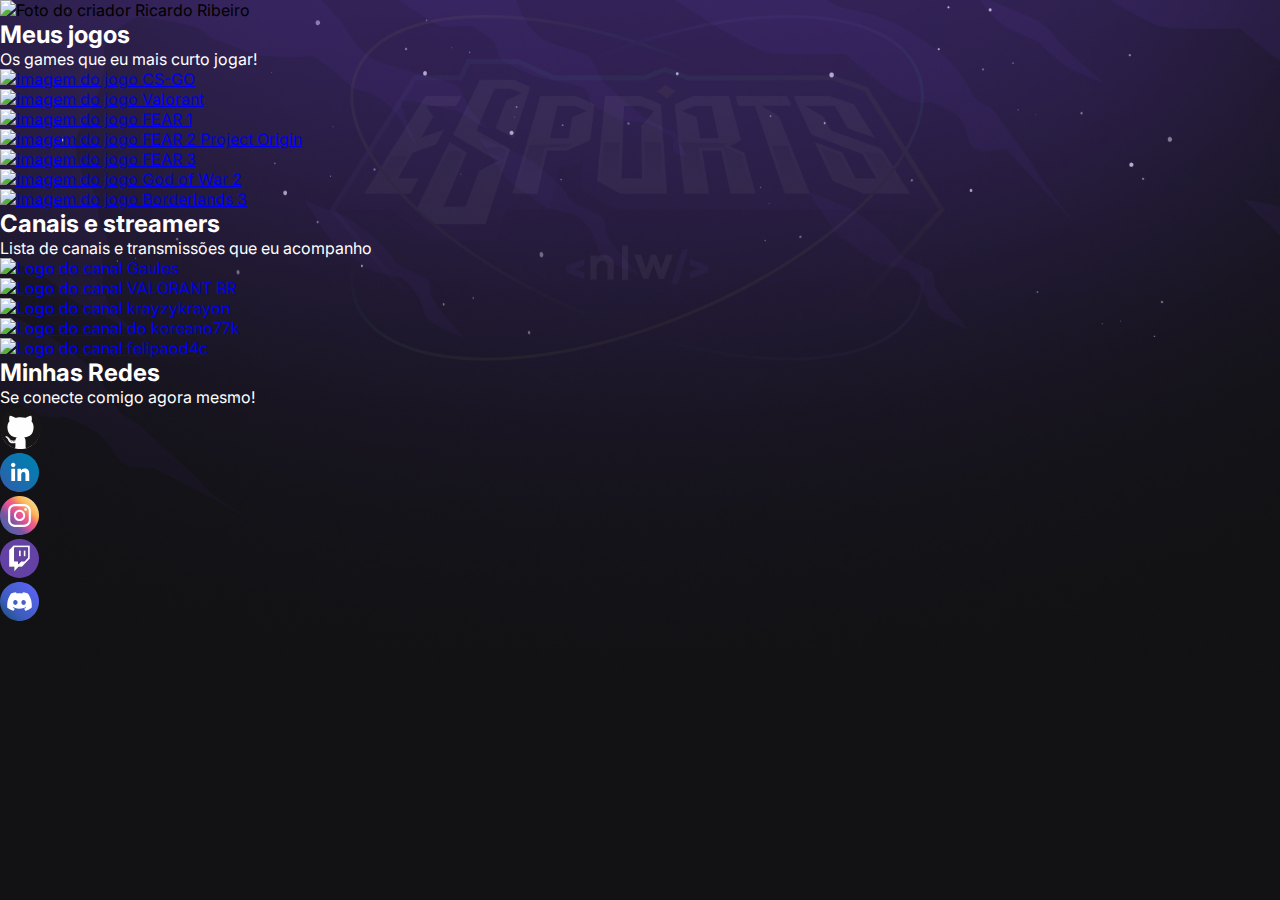
==== NLW_eSports/index.html @ c410bef6 "HTML + CSS inicio" ====
<!DOCTYPE html>
<html lang="pt-BR">
<head>
  <meta charset="UTF-8">
  <link rel="preconnect" href="https://fonts.googleapis.com">
<link rel="preconnect" href="https://fonts.gstatic.com" crossorigin>
<link href="https://fonts.googleapis.com/css2?family=Inter:wght@400;500;700&display=swap" rel="stylesheet">
    <meta name="viewport" content="width=device-width, initial-scale=1.0">
    <link rel="icon" href="./Assets/images/favicon.svg" />
  <title>NLW eSports- Rocketseat</title>
  <link rel="stylesheet" href="./styled/styles.css">
</head>
<body>
  <header>
    <div>
      <img
      src="https://github.com/RickHardBR.png"
      alt="Foto do criador Ricardo Ribeiro" />
    </div>
  </header>
  <main>
      <section>
        <div>
          <h2>Meus jogos</h2>
          <p>Os games que eu mais curto jogar!</p>
          <ul class="game-list">
            <li>
              <a
              href="https://www.twitch.tv/directory/game/Counter-Strike%3A%20Global%20Offensive"
              alt="Canal do CS-GO na twitch"
              target="_blank">
              <img
              src="https://static-cdn.jtvnw.net/ttv-boxart/32399_IGDB-144x192.jpg"
              alt="imagem do jogo CS-GO" />
            </a>
            </li>
            <li>
              <a
              href="https://www.twitch.tv/directory/game/VALORANT"
              alt="Canal do Valorant na twitch"
              target="_blank">
              <img
              src="https://static-cdn.jtvnw.net/ttv-boxart/516575-144x192.jpg"
              alt="imagem do jogo Valorant" />
            </a>
            </li>
            <li>
              <a
              href="https://www.twitch.tv/directory/game/F.E.A.R."
              alt="Canal do fear 1 no twitch"
              target="_blank">
              <img
              src="https://static-cdn.jtvnw.net/ttv-boxart/4392_IGDB-144x192.jpg"
              alt="imagem do jogo FEAR 1" />
            </a>
            </li>
            <li>
              <a
              href="https://www.twitch.tv/directory/game/F.E.A.R.%202%3A%20Project%20Origin"
              alt="Canal do fear 2 Project Origin no twitch"
              target="_blank">
              <img
              src="https://static-cdn.jtvnw.net/ttv-boxart/18886_IGDB-144x192.jpg"
              alt="imagem do jogo FEAR 2 Project Origin" />
            </a>
            </li>
            <li>
              <a
              href="https://www.twitch.tv/directory/game/F.E.A.R.%203"
              alt="Canal do fear 3 no twitch"
              target="_blank">
              <img
              src="https://static-cdn.jtvnw.net/ttv-boxart/27479_IGDB-144x192.jpg"
              alt=" imagem do jogo FEAR 3" />
            </a>
            </li>
            <li>
              <a
              href="https://www.twitch.tv/directory/game/God%20of%20War%20II"
              alt="Canal do God of War 2 para PS2 no twitch"
              target="_blank">
              <img
              src="https://static-cdn.jtvnw.net/ttv-boxart/10384_IGDB-144x192.jpg"
              alt="imagem do jogo God of War 2" />
            </a>
            </li>
            <li>
              <a
              href="https://www.twitch.tv/directory/game/Borderlands%203"
              alt="Canal do Borderlands 3 no twitch"
              target="_blank">
              <img
              src="https://static-cdn.jtvnw.net/ttv-boxart/491318_IGDB-144x192.jpg"
              alt="imagem do jogo Borderlands 3" />
            </a>
            </li>
          </ul>
        </div>
      </section>
      <section>
        <div>
          <h2>Canais e streamers</h2>
          <p>Lista de canais e transmissões que eu acompanho</p>
          <ul class="channel-list">
            <li>
              <a
              href="https://www.twitch.tv/gaules"
              alt="Canal na twitch do Gaules sobre CS-GO"
              target="_blank">
                <img
                src="https://static-cdn.jtvnw.net/jtv_user_pictures/f4b12683-57ff-4b57-926a-67512b43a7ff-profile_image-70x70.png"
                alt="Logo do canal Gaules" />
              </a>
            </li>
            <li>
              <a
              href="https://www.twitch.tv/valorant_br"
              alt="Canal na twitch do Valorant BR"
              target="_blank">
                <img
                src="https://static-cdn.jtvnw.net/jtv_user_pictures/cf3df507-68a5-4abd-8437-d7b0795f4569-profile_image-70x70.png"
                alt="Logo do canal VALORANT BR" />
              </a>
            </li>
            <li>
              <a
              href="https://www.twitch.tv/krayzykrayon"
              alt="Canal na twitch do krayzykrayon sobre Fear 2"
              target="_blank">
                <img
                src="https://static-cdn.jtvnw.net/jtv_user_pictures/4c748658-26aa-42c0-b046-586b0f96fe57-profile_image-70x70.png"
                alt="Logo do canal krayzykrayon" />
              </a>
            </li>
            <li>
              <a
              href="https://www.twitch.tv/koreano77k"
              alt="Canal na twitch do koreano77k sobre God of War 2"
              target="_blank">
                <img
                src="https://static-cdn.jtvnw.net/jtv_user_pictures/e8c5737f-9aa0-4606-a189-40e927156685-profile_image-70x70.jpeg"
                alt="Logo do canal do koreano77k" />
              </a>
            </li>
            <li>
              <a
              href="https://www.twitch.tv/felipaod4c"
              alt="Canal na twitch do felipaod4c sobre Borderlands 3"
              target="_blank">
                <img
                src="https://static-cdn.jtvnw.net/jtv_user_pictures/d4fb80cf-1c5c-4be3-8ff1-4b6acdbf4e7c-profile_image-70x70.png"
                alt="Logo do canal felipaod4c" />
              </a>
            </li>
          </ul>
        </div>
      </section>
      <section>
        <div>
          <h2>Minhas Redes</h2>
          <p>Se conecte comigo agora mesmo!</p>
          <ul class="social-list">
            <li>
              <a
              href="https://github.com/RickHardBR"
              alt="Link para meu github"
              target="_blank">
                <img
                src="./Assets/social/github.svg"
                alt="Logo do github" />
              </a>
            </li>
            <li>
              <a
              href="https://www.linkedin.com/in/rickhardevbr/"
              alt="Link para meu Linkedin"
              target="_blank">
                <img
                src="./Assets/social/linledin.svg"
                alt="Logo do Linkedin" />
              </a>
            </li>
            <li>
              <a
              href="https://www.instagram.com/rickhardwares/"
              alt="Link para meu Instragram"
              target="_blank">
                <img
                src="./Assets/social/instagran.svg"
                alt="Logo do Instragram" />
              </a>
            </li>
            <li>
              <a
              href="https://www.twitch.tv/rickhhard"
              alt="Link para meu canal na Twitch"
              target="_blank">
                <img
                src="./Assets/social/twitch.svg"
                alt="Logo da Twitch" />
              </a>
            </li>
            <li>
              <a
              href="https://discordapp.com/users/RickHard%20-%20Ricardo#7311"
              alt="Link para meu Discord"
              target="_blank">
                <img
                src="./Assets/social/discord.svg"
                alt="Logo do Discord" />
              </a>
            </li>
          </ul>
        </div>
      </section>
  </main>
</body>
</html>
---- NLW_eSports/styled/styles.css ----
* {
  margin: 0;
  padding: 0;
  box-sizing: border-box;
}

:root {
  --background: #121214;
  --white: #FFFFFF;
  --black: #000000;
  --channel-list-border: #443E54;

}

body * {
  font-family: 'inter'
}

body {
  background-image: url(../Assets/images/bg.jpg);
  background-position: top center;
  background-size: 100% auto;
  background-repeat: no-repeat;
  background-color: var(--background)
}

h1, h2, p {
  color: var(--white)
}
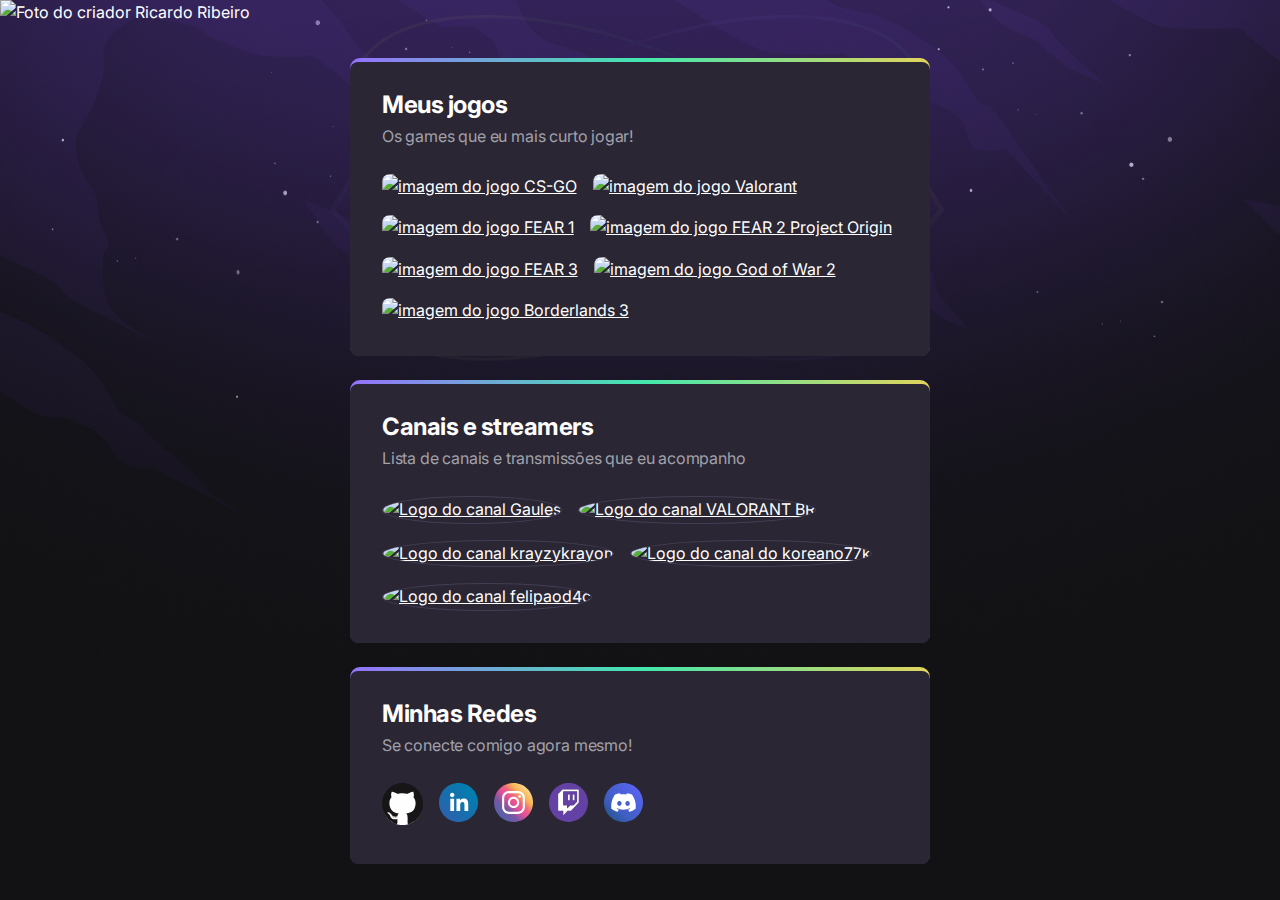
==== commit 5983669d: "CSS body section ul li" ====
--- a/NLW_eSports/index.html
+++ b/NLW_eSports/index.html
@@ -2,9 +2,9 @@
 <html lang="pt-BR">
 <head>
   <meta charset="UTF-8">
+  <link rel="preconnect" href="https://fonts.gstatic.com" crossorigin>
   <link rel="preconnect" href="https://fonts.googleapis.com">
-<link rel="preconnect" href="https://fonts.gstatic.com" crossorigin>
-<link href="https://fonts.googleapis.com/css2?family=Inter:wght@400;500;700&display=swap" rel="stylesheet">
+  <link href="https://fonts.googleapis.com/css2?family=Inter:wght@400;500;700;900&display=swap" rel="stylesheet">
     <meta name="viewport" content="width=device-width, initial-scale=1.0">
     <link rel="icon" href="./Assets/images/favicon.svg" />
   <title>NLW eSports- Rocketseat</title>
@@ -23,7 +23,7 @@
         <div>
           <h2>Meus jogos</h2>
           <p>Os games que eu mais curto jogar!</p>
-          <ul class="game-list">
+          <ul class="games-list">
             <li>
               <a
               href="https://www.twitch.tv/directory/game/Counter-Strike%3A%20Global%20Offensive"
--- a/NLW_eSports/styled/styles.css
+++ b/NLW_eSports/styled/styles.css
@@ -1,5 +1,3 @@
-
-
 * {
   margin: 0;
   padding: 0;
@@ -9,23 +7,110 @@
 :root {
   --background: #121214;
   --white: #FFFFFF;
+  --font-color-p: #A1A1AA;
   --black: #000000;
   --channel-list-border: #443E54;
+  --img-channel-list-color:  #443E54;
+  --div-background: #2A2634;
+  --violet: #9572FC;
+  --ciano-especial: #43E7AD;
+  --yellow-light: #E2D45C;
+  --color-scrollbar-thumb: rgb(28, 3, 68);
+  --color-scrollbar-track: rgba(72, 9, 153, 0.6);
+
+
+  --image-background: url(../Assets/images/bg.jpg);
+}
+
+body * {
+  line-height: 160%;
+  color: var(--white);
+  font-family: 'inter', sans-serif;
+}
+
+body {
+  background-size: 100% auto;
+  background-repeat: no-repeat;
+  background-position: top center;
+  background-color: var(--background);
+  background-image: var(--image-background);
+}
+
+body::-webkit-scrollbar {
+  width: 12px;
+  background-color: var(--black);
+  };
+
+body::-webkit-scrollbar-track  {
+  background-color: var(--color-scrollbar-track);
+  }
+
+body::-webkit-scrollbar-thumb {
+  background-color: var(--color-scrollbar-thumb) ;
+  border-bottom-left-radius: 50px; 
+  border-bottom-right-radius: 50px; 
+  }
+
+ul {
+  list-style: none;
+}
+
+main {
+  width: 90%;
+  margin: 2rem auto;
+  max-width: 36.25rem;
+
+  gap: 1.5rem;
+  display: grid;
 
 }
 
-body * {
-  font-family: 'inter'
+section {
+  padding-top: 0.25rem;
+  border-radius: 0.625rem;
+  background-image: linear-gradient(90deg, var(--violet) 0%, var(--ciano-especial) 50.52%, var(--yellow-light) 100%);
 }
 
-body {
-  background-image: url(../Assets/images/bg.jpg);
-  background-position: top center;
-  background-size: 100% auto;
-  background-repeat: no-repeat;
-  background-color: var(--background)
+section div {
+  padding: 2rem;
+  padding-top: 1.5rem;
+  border-radius: 0.5rem;
+  background-color: var(--div-background);
 }
 
-h1, h2, p {
-  color: var(--white)
+section ul {
+  gap: 1rem;
+  display: flex;
+  flex-wrap: wrap;
+
+  margin-top: 1.5rem;
+}
+
+section h2 {
+  font-size: 1.5rem;
+  letter-spacing: -0.47px;
+}
+
+section p {
+  letter-spacing: -0.18px;
+  color: var(--font-color-p)
+}
+
+section ul li {
+  transition: transform .3s;
+}
+
+section ul li:hover {
+  transition: scale(1.1);
+}
+
+.games-list img {
+  width: 5.5rem;
+  border-radius: 0.5rem;
+}
+
+.channel-list img {
+  width: 4.5rem;
+  border-radius: 50%;
+  border: 1px solid var(--img-channel-list-color)
 }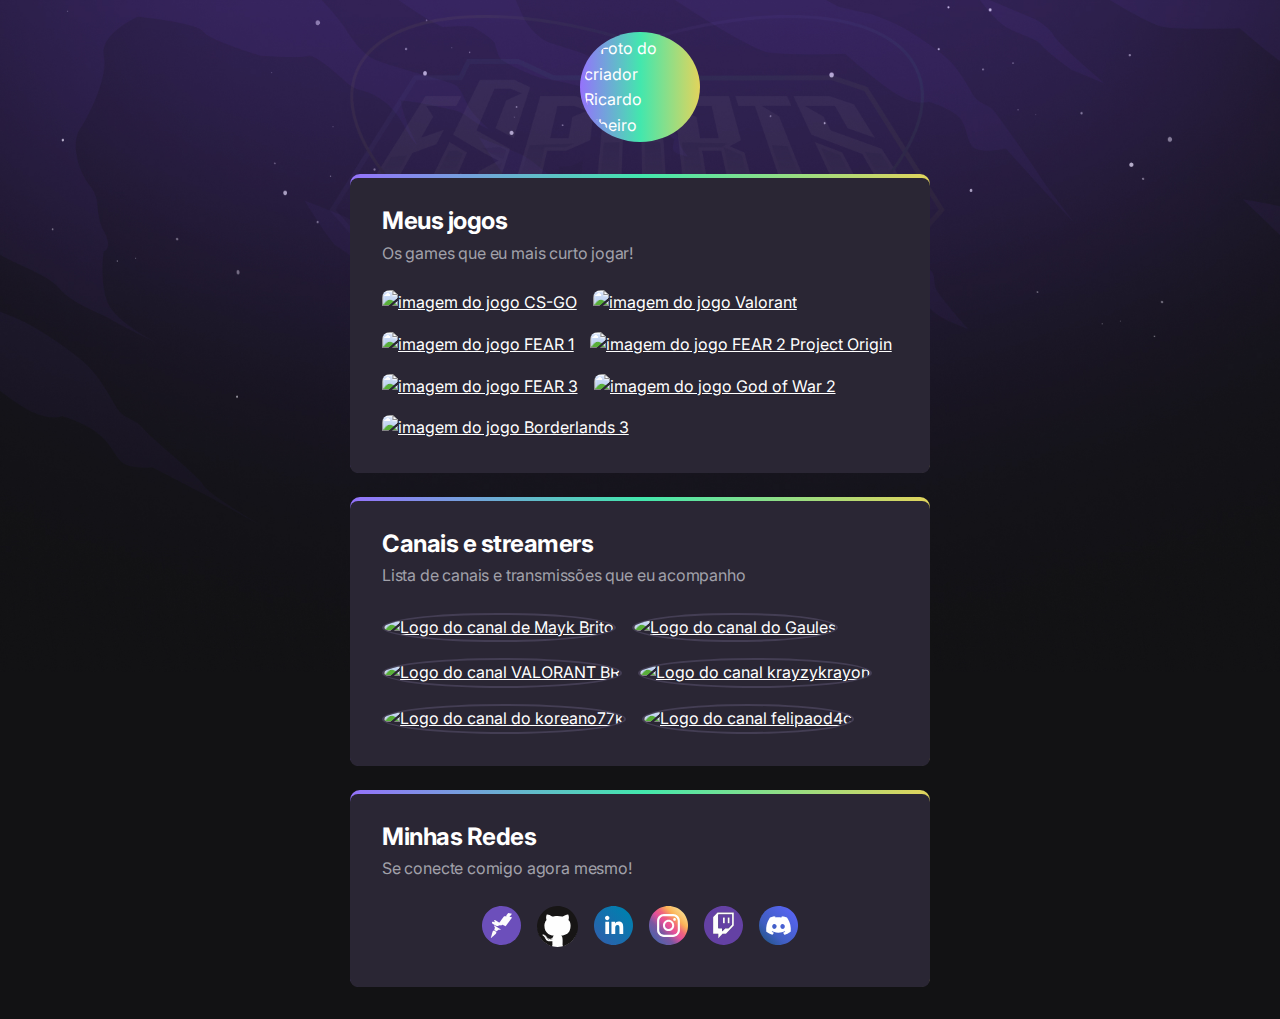
==== commit aa24d26c: "Arrumando o Readme" ====
--- a/NLW_eSports/index.html
+++ b/NLW_eSports/index.html
@@ -104,12 +104,22 @@
           <ul class="channel-list">
             <li>
               <a
+              href="https://www.twitch.tv/maykbrito"
+              alt="Canal na twitch do Mayk Brito"
+              target="_blank">
+                <img
+                src="https://static-cdn.jtvnw.net/jtv_user_pictures/9ce11a2b-ec84-44b1-9c76-b8d29df5fef0-profile_image-70x70.png"
+                alt="Logo do canal de Mayk Brito" />
+              </a>
+            </li>
+            <li>
+              <a
               href="https://www.twitch.tv/gaules"
               alt="Canal na twitch do Gaules sobre CS-GO"
               target="_blank">
                 <img
                 src="https://static-cdn.jtvnw.net/jtv_user_pictures/f4b12683-57ff-4b57-926a-67512b43a7ff-profile_image-70x70.png"
-                alt="Logo do canal Gaules" />
+                alt="Logo do canal do Gaules" />
               </a>
             </li>
             <li>
@@ -162,6 +172,16 @@
           <ul class="social-list">
             <li>
               <a
+              href="https://app.rocketseat.com.br/me/ricardo-ribeiro-04770"
+              alt="Link para meu perfil da Rocketseat"
+              target="_blank">
+                <img
+                src="./Assets/social/rocketseat.svg"
+                alt="Logo da rocketseat" />
+              </a>
+            </li>
+            <li>
+              <a
               href="https://github.com/RickHardBR"
               alt="Link para meu github"
               target="_blank">
--- a/NLW_eSports/styled/styles.css
+++ b/NLW_eSports/styled/styles.css
@@ -6,18 +6,17 @@
 
 :root {
   --background: #121214;
-  --white: #FFFFFF;
-  --font-color-p: #A1A1AA;
+  --white: #ffffff;
+  --font-color-p: #a1a1aa;
   --black: #000000;
-  --channel-list-border: #443E54;
-  --img-channel-list-color:  #443E54;
-  --div-background: #2A2634;
-  --violet: #9572FC;
-  --ciano-especial: #43E7AD;
-  --yellow-light: #E2D45C;
+  --channel-list-border: #443e54;
+  --img-channel-list-color: #443e54;
+  --div-background: #2a2634;
+  --violet: #9572fc;
+  --ciano-especial: #43e7ad;
+  --yellow-light: #e2d45c;
   --color-scrollbar-thumb: rgb(28, 3, 68);
   --color-scrollbar-track: rgba(72, 9, 153, 0.6);
-
 
   --image-background: url(../Assets/images/bg.jpg);
 }
@@ -39,17 +38,51 @@
 body::-webkit-scrollbar {
   width: 12px;
   background-color: var(--black);
-  };
-
-body::-webkit-scrollbar-track  {
+}
+
+body::-webkit-scrollbar-track {
   background-color: var(--color-scrollbar-track);
-  }
+}
 
 body::-webkit-scrollbar-thumb {
-  background-color: var(--color-scrollbar-thumb) ;
-  border-bottom-left-radius: 50px; 
-  border-bottom-right-radius: 50px; 
-  }
+  border-bottom-left-radius: 50px;
+  border-bottom-right-radius: 50px;
+  background-color: var(--color-scrollbar-thumb);
+}
+
+header {
+  padding-top: 2rem;
+  height: calc(7.5rem + padding-top)
+}
+
+header div {
+  margin: auto;
+  width: 7.5rem;
+  border-radius: 50%;
+
+  padding: 0.25rem;
+  display: flex;
+
+  background-image: linear-gradient(
+    90deg,
+    var(--violet) 0%,
+    var(--ciano-especial) 50.52%,
+    var(--yellow-light) 100%
+  );
+
+  transition: transform .3s ease-in-out;
+}
+
+header div:hover {
+  transform: scale(1.1)
+}
+
+header div img {
+  width: 100%;
+  border-radius: 50%;
+}
+
+
 
 ul {
   list-style: none;
@@ -62,13 +95,17 @@
 
   gap: 1.5rem;
   display: grid;
-
 }
 
 section {
   padding-top: 0.25rem;
   border-radius: 0.625rem;
-  background-image: linear-gradient(90deg, var(--violet) 0%, var(--ciano-especial) 50.52%, var(--yellow-light) 100%);
+  background-image: linear-gradient(
+    90deg,
+    var(--violet) 0%,
+    var(--ciano-especial) 50.52%,
+    var(--yellow-light) 100%
+  );
 }
 
 section div {
@@ -93,15 +130,15 @@
 
 section p {
   letter-spacing: -0.18px;
-  color: var(--font-color-p)
+  color: var(--font-color-p);
 }
 
 section ul li {
-  transition: transform .3s;
+  transition: transform .3s ease-in-out;
 }
 
 section ul li:hover {
-  transition: scale(1.1);
+  transform: scale(1.1)
 }
 
 .games-list img {
@@ -112,5 +149,55 @@
 .channel-list img {
   width: 4.5rem;
   border-radius: 50%;
-  border: 1px solid var(--img-channel-list-color)
+  border: 2px solid var(--img-channel-list-color);
+}
+
+.social-list {
+  justify-content: center;
+}
+
+/*Animation*/
+
+header div {
+  animation: fromTop .3s .2s backwards;
+}
+
+main section {
+  animation: fromBottom .6s backwards;
+}
+
+main section:nth-child(1) {
+  animation-delay: 0;
+}
+
+main section:nth-child(2) {
+  animation-delay: .3s;
+}
+
+main section:nth-child(3) {
+  animation-delay: .6s;
+}
+
+@keyframes fromTop {
+  from {
+    opacity: 0;
+    transform: translateY(-2rem)
+  }
+
+  to {
+    opacity: 1;
+    transform: translateY(0)
+  }
+}
+
+@keyframes fromBottom {
+  from {
+      opacity: 0;
+      transform: translateY(2rem)
+  }
+
+  to {
+      opacity: 1;
+      transform: translateY(0)
+  }
 }